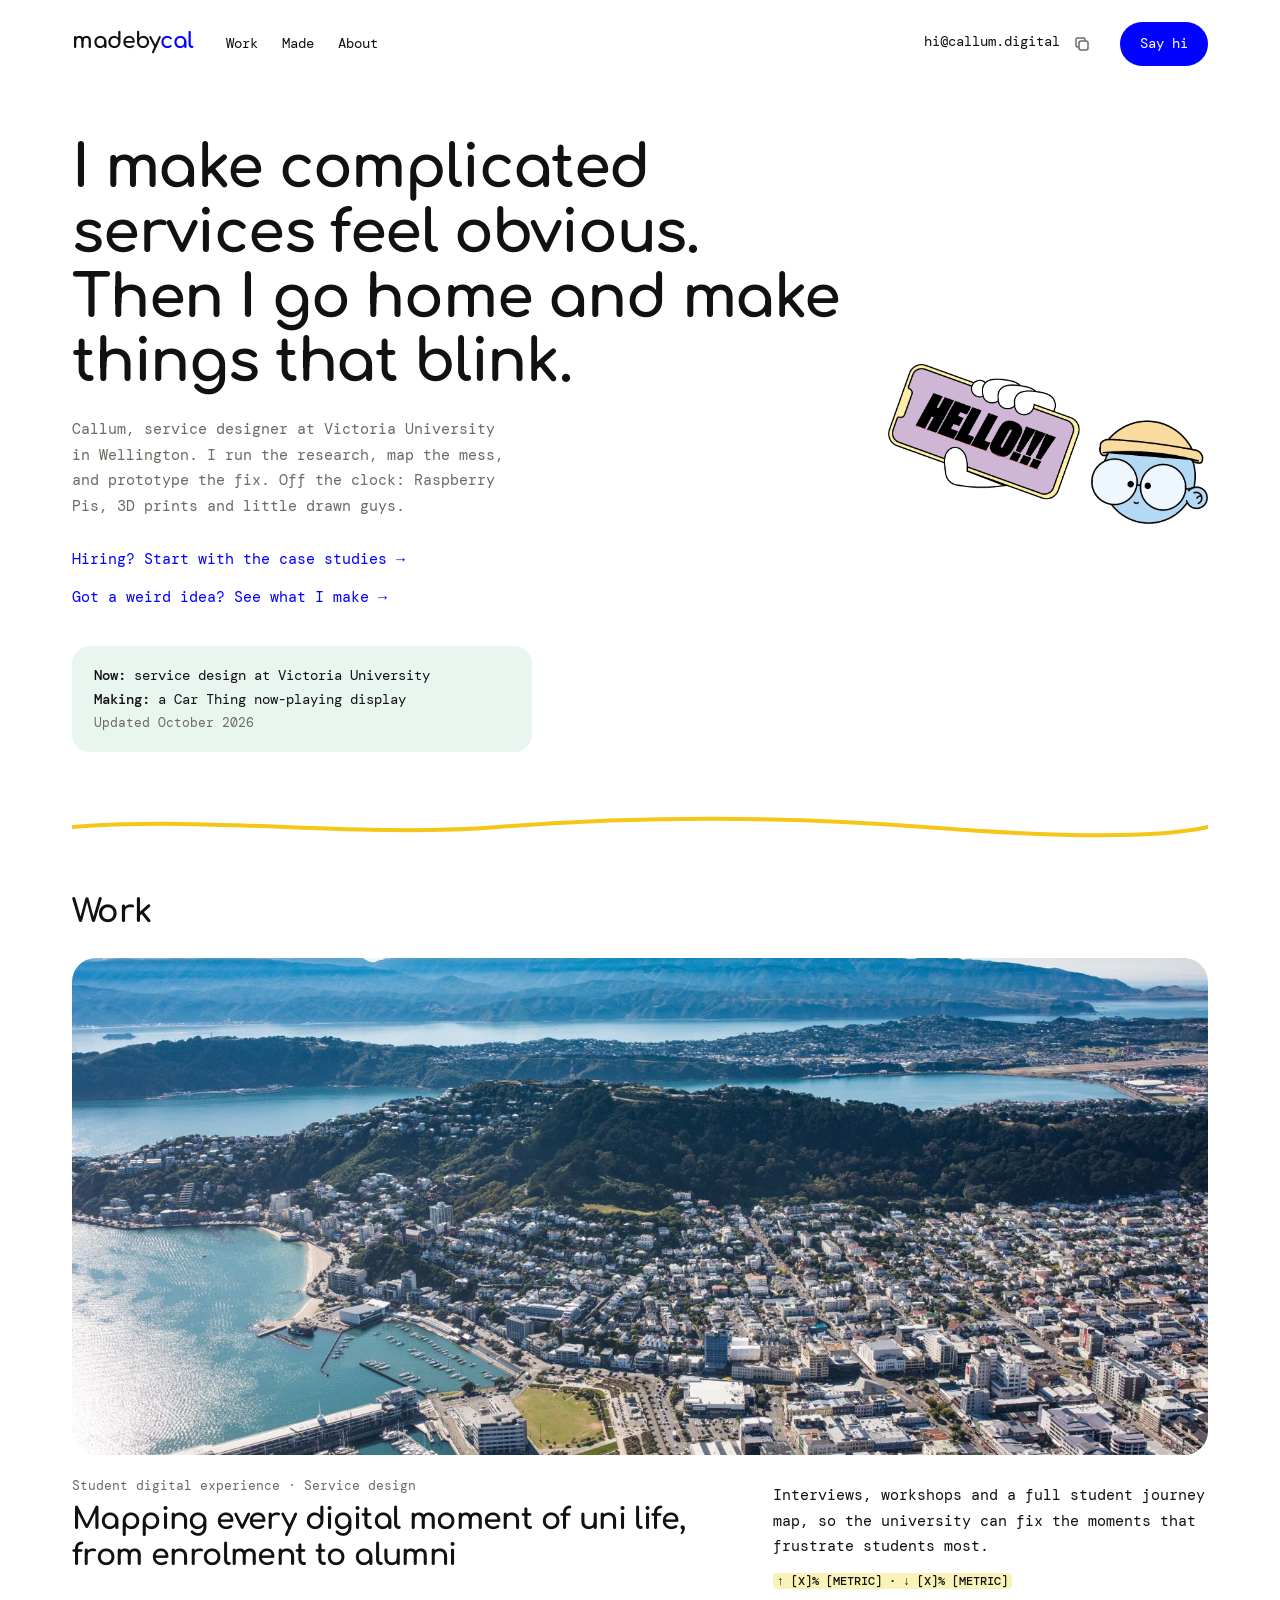
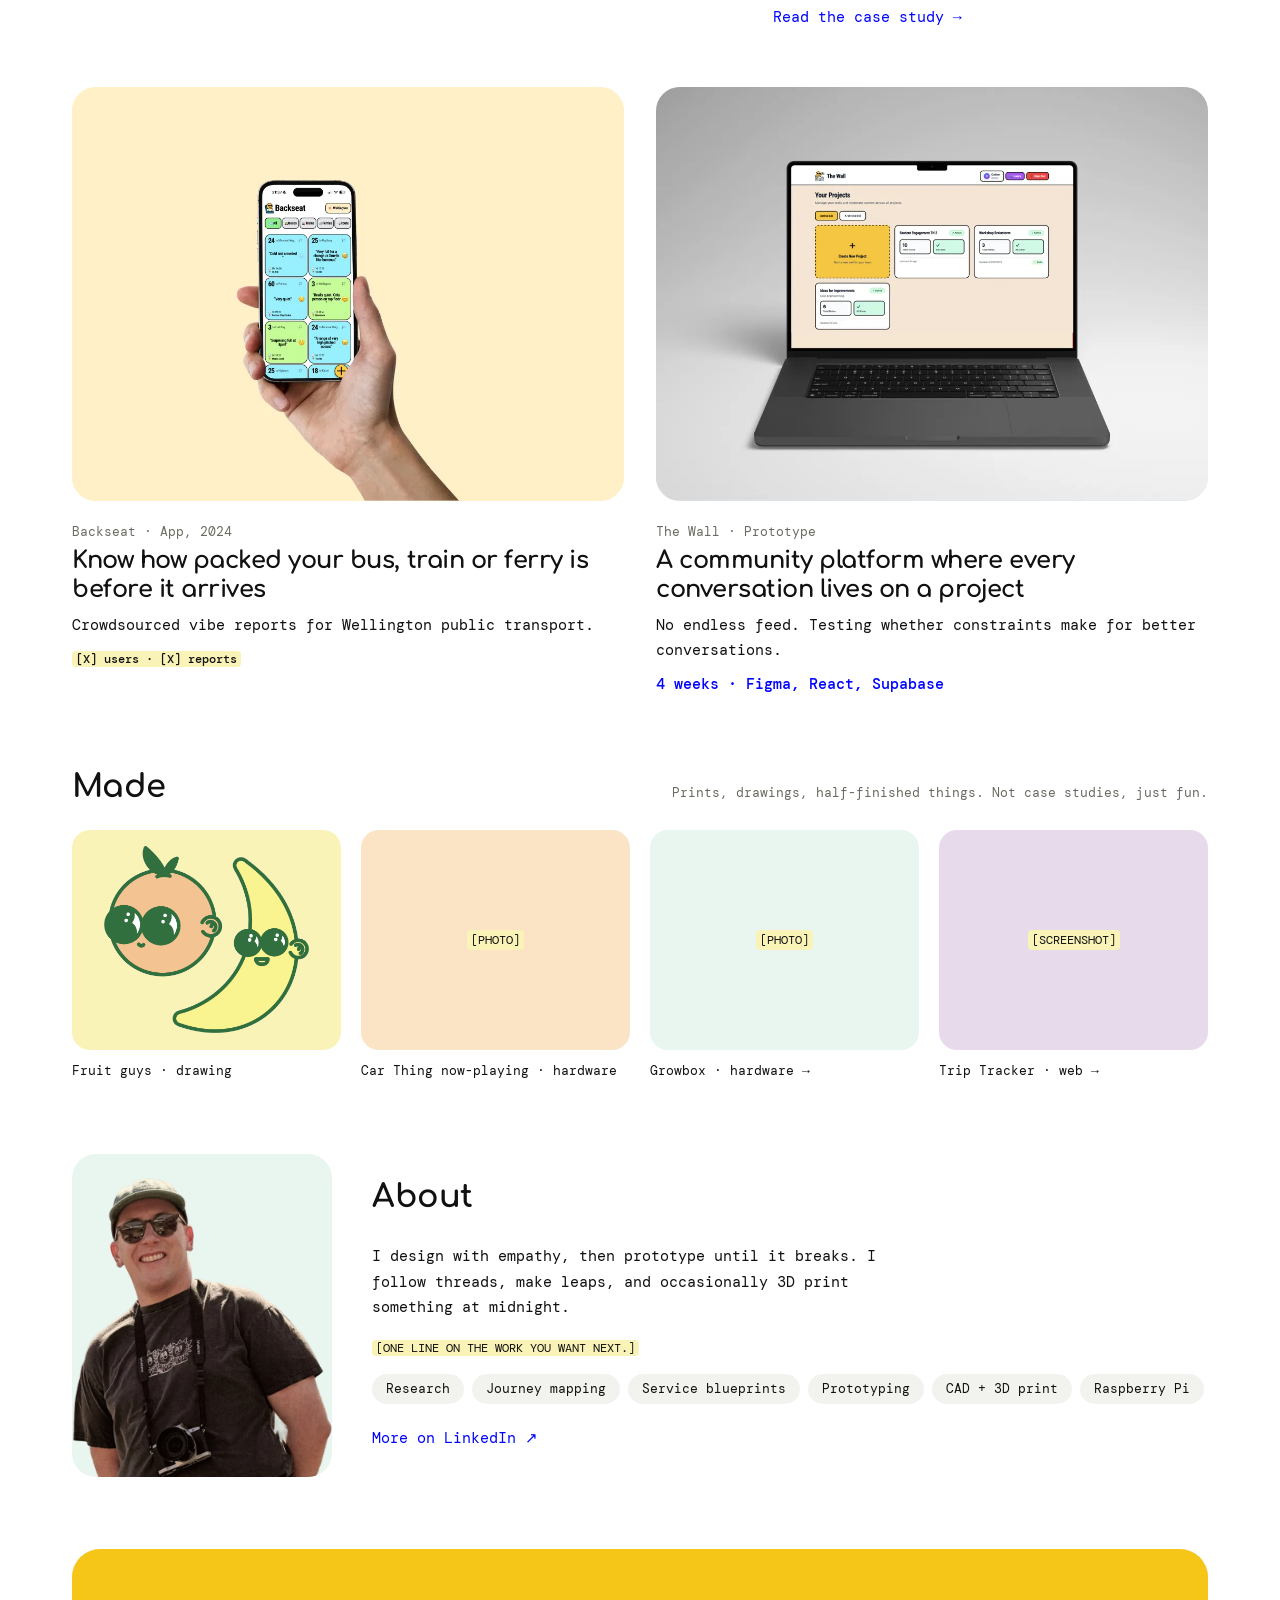
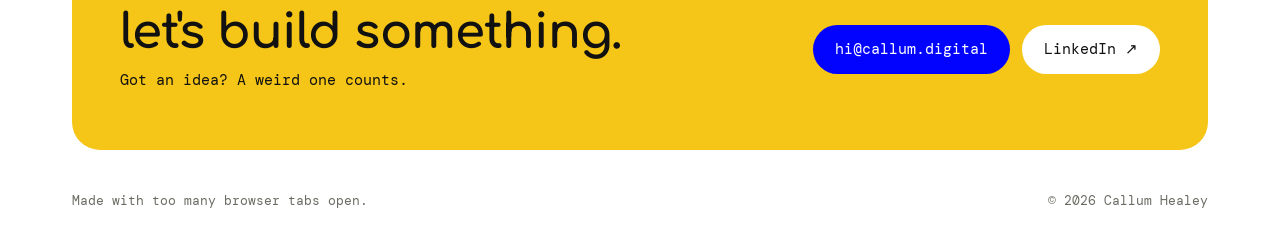
==== pre-prod/index.html @ 8acbf623 "Build new homepage in pre-prod; update DESIGN.md to the new direction Quiet white page, personality " ====
<!DOCTYPE html>
<html lang="en">
<head>
  <meta charset="UTF-8">
  <meta name="viewport" content="width=device-width, initial-scale=1.0">
  <meta name="robots" content="noindex">
  <title>madebycal · pre-prod</title>
  <meta name="description" content="Callum Healey, service designer and maker in Wellington.">
  <link rel="preconnect" href="https://fonts.googleapis.com">
  <link rel="preconnect" href="https://fonts.gstatic.com" crossorigin>
  <link href="https://fonts.googleapis.com/css2?family=Comfortaa:wght@700&family=DM+Mono:wght@400;500&display=swap" rel="stylesheet">
  <link rel="stylesheet" href="style.css">
</head>
<body>

<header class="site-header wrap">
  <div class="header-left">
    <a href="./" class="logo">madeby<span>cal</span></a>
    <nav aria-label="Primary" class="nav">
      <a href="#work" class="link">Work</a>
      <a href="#made" class="link">Made</a>
      <a href="#about" class="link">About</a>
    </nav>
  </div>
  <div class="header-right">
    <span class="copy-email">
      <a href="mailto:hi@callum.digital" class="link">hi@callum.digital</a>
      <button type="button" class="copy-btn" data-copy="hi@callum.digital" aria-label="Copy email address">
        <svg aria-hidden="true" width="16" height="16" viewBox="0 0 16 16" fill="none" stroke="currentColor" stroke-width="1.5"><rect x="5" y="5" width="9" height="9" rx="2"/><path d="M11 5V3.5A1.5 1.5 0 0 0 9.5 2h-6A1.5 1.5 0 0 0 2 3.5v6A1.5 1.5 0 0 0 3.5 11H5"/></svg>
      </button>
      <span class="copied" role="status" aria-live="polite"></span>
    </span>
    <a href="#hi" class="btn btn-blue">Say hi</a>
  </div>
</header>

<main>

  <section class="hero wrap">
    <div class="hero-text">
      <h1>I make complicated services feel obvious. Then I go home and make things that blink.</h1>
      <p class="muted">Callum, service designer at Victoria University in Wellington. I run the research, map the mess, and prototype the fix. Off the clock: Raspberry Pis, 3D prints and little drawn guys.</p>
      <div class="doors">
        <a href="#work" class="link link-blue">Hiring? Start with the case studies <span class="arrow" aria-hidden="true">→</span></a>
        <a href="#made" class="link link-blue">Got a weird idea? See what I make <span class="arrow" aria-hidden="true">→</span></a>
      </div>
      <aside class="now" aria-label="What I'm up to now">
        <p><strong>Now:</strong> service design at Victoria University</p>
        <p><strong>Making:</strong> a Car Thing now-playing display</p>
        <p class="small muted">Updated October 2026</p>
      </aside>
    </div>
    <img class="hero-art" src="assets/hello.png" width="1009" height="502" alt="Drawing of a round blue character in glasses and a beanie, holding up a phone that says HELLO!!!">
  </section>

  <div class="wrap squiggle" aria-hidden="true">
    <svg viewBox="0 0 1200 30" preserveAspectRatio="none"><path d="M0 15 C150 0 300 30 450 15 S750 0 900 15 S1150 30 1200 15"/></svg>
  </div>

  <section id="work" class="wrap section" aria-labelledby="work-h">
    <h2 id="work-h">Work</h2>

    <a href="../student-experience.html" class="card card-feature">
      <div class="card-media bg-lilac">
        <img src="assets/vuw-aerial.jpg" width="1600" height="1068" alt="Aerial photo of Wellington, home of Victoria University" loading="lazy">
      </div>
      <div class="card-body split">
        <div>
          <p class="meta">Student digital experience · Service design</p>
          <h3>Mapping every digital moment of uni life, from enrolment to alumni</h3>
        </div>
        <div>
          <p>Interviews, workshops and a full student journey map, so the university can fix the moments that frustrate students most.</p>
          <p class="stat"><span class="todo">↑ [X]% [METRIC] · ↓ [X]% [METRIC]</span></p>
          <span class="link-blue cta">Read the case study <span class="arrow" aria-hidden="true">→</span></span>
        </div>
      </div>
    </a>

    <div class="row">
      <a href="../backseat.html" class="card">
        <div class="card-media bg-butter">
          <img src="assets/backseat.webp" width="1046" height="786" alt="Hand holding a phone showing the Backseat app: colourful cards with live reports from Wellington buses and trains" loading="lazy">
        </div>
        <div class="card-body">
          <p class="meta">Backseat · App, 2024</p>
          <h3>Know how packed your bus, train or ferry is before it arrives</h3>
          <p>Crowdsourced vibe reports for Wellington public transport.</p>
          <p class="stat"><span class="todo">[X] users · [X] reports</span></p>
        </div>
      </a>
      <a href="../the-wall.html" class="card">
        <div class="card-media bg-sky">
          <img src="assets/the-wall.webp" width="1200" height="801" alt="Laptop showing The Wall: a project dashboard with cards for each wall" loading="lazy">
        </div>
        <div class="card-body">
          <p class="meta">The Wall · Prototype</p>
          <h3>A community platform where every conversation lives on a project</h3>
          <p>No endless feed. Testing whether constraints make for better conversations.</p>
          <p class="stat">4 weeks · Figma, React, Supabase</p>
        </div>
      </a>
    </div>
  </section>

  <section id="made" class="wrap section" aria-labelledby="made-h">
    <div class="section-head">
      <h2 id="made-h">Made</h2>
      <p class="muted small">Prints, drawings, half-finished things. Not case studies, just fun.</p>
    </div>
    <div class="tiles">
      <figure class="tile">
        <div class="tile-media bg-lemon"><img src="assets/fruit.png" width="778" height="713" alt="Drawing of two fruit characters with big glossy eyes: a round peach one with a leaf, and a smiling banana" loading="lazy" class="contain"></div>
        <figcaption>Fruit guys · drawing</figcaption>
      </figure>
      <figure class="tile">
        <div class="tile-media bg-peach"><span class="todo">[PHOTO]</span></div>
        <figcaption>Car Thing now-playing · hardware</figcaption>
      </figure>
      <a href="../growbox/" class="tile card">
        <div class="tile-media card-media bg-mint"><span class="todo">[PHOTO]</span></div>
        <span class="tile-cap">Growbox · hardware <span class="arrow" aria-hidden="true">→</span></span>
      </a>
      <a href="../trip-tracker/" class="tile card">
        <div class="tile-media card-media bg-lilac"><span class="todo">[SCREENSHOT]</span></div>
        <span class="tile-cap">Trip Tracker · web <span class="arrow" aria-hidden="true">→</span></span>
      </a>
    </div>
  </section>

  <section id="about" class="wrap section about" aria-labelledby="about-h">
    <div class="about-photo bg-mint">
      <img src="assets/callum.webp" width="652" height="749" alt="Callum in a green cap and sunglasses, grinning, with a camera round his neck" loading="lazy">
    </div>
    <div class="about-text">
      <h2 id="about-h">About</h2>
      <p>I design with empathy, then prototype until it breaks. I follow threads, make leaps, and occasionally 3D print something at midnight.</p>
      <p class="muted"><span class="todo">[ONE LINE ON THE WORK YOU WANT NEXT.]</span></p>
      <ul class="pills" aria-label="Things I do">
        <li>Research</li>
        <li>Journey mapping</li>
        <li>Service blueprints</li>
        <li>Prototyping</li>
        <li>CAD + 3D print</li>
        <li>Raspberry Pi</li>
      </ul>
      <a href="https://linkedin.com/in/callumhealey" class="link link-blue">More on LinkedIn <span class="arrow" aria-hidden="true">↗</span></a>
    </div>
  </section>

  <section id="hi" class="wrap" aria-labelledby="hi-h">
    <div class="contact">
      <div>
        <h2 id="hi-h">let's build something.</h2>
        <p>Got an idea? A weird one counts.</p>
      </div>
      <div class="contact-actions">
        <a href="mailto:hi@callum.digital" class="btn btn-blue">hi@callum.digital</a>
        <a href="https://linkedin.com/in/callumhealey" class="btn btn-white">LinkedIn ↗</a>
      </div>
    </div>
  </section>

</main>

<footer class="wrap site-footer">
  <span>Made with too many browser tabs open.</span>
  <span>© 2026 Callum Healey</span>
</footer>

<script>
  document.querySelectorAll('.copy-btn').forEach(function (btn) {
    var status = btn.parentElement.querySelector('.copied');
    var timer;
    btn.addEventListener('click', function () {
      if (!navigator.clipboard) return;
      navigator.clipboard.writeText(btn.dataset.copy).then(function () {
        status.textContent = 'Copied!';
        status.classList.add('show');
        clearTimeout(timer);
        timer = setTimeout(function () {
          status.classList.remove('show');
          status.textContent = '';
        }, 1600);
      });
    });
  });
</script>
</body>
</html>
---- pre-prod/style.css ----
/* madebycal pre-prod: quiet page, loud drawings. See /DESIGN.md */

:root {
  --white:   #FFFFFF;
  --ink:     #111111;
  --muted:   #6B6B63;
  --blue:    #0103FF;
  --mustard: #F5C518;
  --soft:    #F2F2EE;

  /* pastels, pulled from the drawings */
  --lilac:  #E7DAEA;
  --sky:    #D6E9F7;
  --butter: #FFF0C8;
  --peach:  #FBE3C6;
  --lemon:  #FAF3B8;
  --mint:   #E9F5EF;

  --font-display: 'Comfortaa', system-ui, sans-serif;
  --font-body: 'DM Mono', ui-monospace, monospace;

  --wrap: 1200px;
  --gut: 2rem;
  --ease: cubic-bezier(.2, .8, .2, 1);

  --squiggle: url("data:image/svg+xml,%3Csvg xmlns='http://www.w3.org/2000/svg' width='16' height='6' viewBox='0 0 16 6'%3E%3Cpath d='M0 3 C4 0 4 0 8 3 S12 6 16 3' fill='none' stroke='%230103FF' stroke-width='1.6'/%3E%3C/svg%3E");
}

* { margin: 0; padding: 0; box-sizing: border-box; }
html { scroll-behavior: smooth; }
body {
  font-family: var(--font-body);
  font-size: 15px;
  line-height: 1.7;
  color: var(--ink);
  background: var(--white);
  -webkit-font-smoothing: antialiased;
  overflow-x: hidden;
}
img { max-width: 100%; height: auto; display: block; }
a { color: inherit; text-decoration: none; }
ul { list-style: none; }

h1, h2, h3, .logo {
  font-family: var(--font-display);
  font-weight: 700;
  letter-spacing: -0.02em;
  line-height: 1.15;
}
h2 { font-size: 32px; margin-bottom: 28px; }
h3 { font-size: 24px; line-height: 1.2; }

.wrap { max-width: var(--wrap); margin: 0 auto; padding-left: var(--gut); padding-right: var(--gut); }
.muted { color: var(--muted); }
.small { font-size: 13px; }

/* Placeholder content still to fill. Remove the class when it's real. */
.todo { background: var(--lemon); padding: 0 4px; border-radius: 4px; color: var(--ink); font-size: 12px; }

/* bg helpers */
.bg-lilac  { background: var(--lilac); }
.bg-sky    { background: var(--sky); }
.bg-butter { background: var(--butter); }
.bg-peach  { background: var(--peach); }
.bg-lemon  { background: var(--lemon); }
.bg-mint   { background: var(--mint); }

/* ---------- Links: squiggle underline on hover ---------- */
.link { position: relative; padding-bottom: 4px; transition: color .2s; }
.link::after {
  content: ""; position: absolute; left: 0; bottom: -2px;
  width: 0; height: 6px;
  background: var(--squiggle) repeat-x 0 0 / 16px 6px;
  transition: width .3s var(--ease);
}
.link:hover, .link:focus-visible { color: var(--blue); }
.link:hover::after, .link:focus-visible::after { width: 100%; }
.link-blue { color: var(--blue); }
.arrow { display: inline-block; transition: transform .25s var(--ease); }
.link:hover .arrow, .link:focus-visible .arrow { transform: translateX(4px); }

:focus-visible { outline: 3px solid var(--blue); outline-offset: 3px; border-radius: 6px; }

/* ---------- Buttons ---------- */
.btn {
  display: inline-block;
  padding: 12px 22px;
  border-radius: 999px;
  transition: transform .2s var(--ease), background .2s;
}
.btn-blue { background: var(--blue); color: var(--white); }
.btn-blue:hover { background: var(--ink); }
.btn-white { background: var(--white); }
.btn-white:hover { background: var(--ink); color: var(--white); }

/* ---------- Header ---------- */
.site-header {
  display: flex; flex-wrap: wrap; align-items: center; justify-content: space-between;
  gap: 16px 32px; padding-top: 22px; padding-bottom: 22px;
}
.header-left { display: flex; flex-wrap: wrap; align-items: baseline; gap: 32px; }
.logo { font-size: 22px; }
.logo span { color: var(--blue); }
.nav { display: flex; flex-wrap: wrap; gap: 24px; font-size: 14px; }
.header-right { display: flex; flex-wrap: wrap; align-items: center; gap: 16px; font-size: 14px; }
.header-right .btn { padding: 10px 20px; }

.copy-email { position: relative; display: inline-flex; align-items: center; }
.copy-btn {
  display: inline-flex; align-items: center; justify-content: center;
  width: 44px; height: 44px; border: 0; background: none; cursor: pointer;
  color: var(--muted); border-radius: 50%;
  transition: color .2s, background .2s;
}
.copy-btn:hover { color: var(--blue); background: var(--soft); }
.copied {
  position: absolute; left: 50%; top: 100%;
  transform: translate(-50%, -4px);
  padding: 4px 10px; border-radius: 999px;
  background: var(--ink); color: var(--white); font-size: 12px; white-space: nowrap;
  opacity: 0; pointer-events: none;
  transition: opacity .2s, transform .2s var(--ease);
}
.copied.show { opacity: 1; transform: translate(-50%, 4px); }

/* ---------- Hero ---------- */
.hero {
  display: flex; flex-wrap: wrap; align-items: center; gap: 40px;
  padding-top: 48px; padding-bottom: 40px;
}
.hero-text { flex: 999 1 520px; min-width: 0; }
.hero h1 { font-size: clamp(2.2rem, 4.6vw, 3.9rem); line-height: 1.1; margin-bottom: 22px; }
.hero-text > p { max-width: 48ch; margin-bottom: 28px; }
.doors { display: flex; flex-direction: column; align-items: flex-start; gap: 8px; margin-bottom: 32px; }
.now {
  max-width: 460px; padding: 18px 22px; border-radius: 18px;
  background: var(--mint); font-size: 14px;
}
.now strong { font-weight: 500; }
.hero-art { flex: 1 1 320px; min-width: 0; width: 100%; max-width: 460px; }

.squiggle { padding-top: 24px; padding-bottom: 56px; }
.squiggle svg { display: block; width: 100%; height: 22px; }
.squiggle path { fill: none; stroke: var(--mustard); stroke-width: 4; stroke-linecap: round; vector-effect: non-scaling-stroke; }

/* ---------- Sections ---------- */
.section { padding-bottom: 72px; }
.section-head { display: flex; flex-wrap: wrap; align-items: baseline; justify-content: space-between; gap: 8px 24px; margin-bottom: 24px; }
.section-head h2 { margin-bottom: 0; }

/* ---------- Cards: lift on hover ---------- */
.card { display: block; }
.card-media {
  border-radius: 24px; overflow: hidden;
  transition: transform .35s var(--ease);
}
.card-media img { width: 100%; height: 100%; object-fit: cover; transition: transform .5s var(--ease); }
.card:hover .card-media, .card:focus-visible .card-media { transform: translateY(-6px); }
.card:hover .card-media img, .card:focus-visible .card-media img { transform: scale(1.03); }
.card:hover .arrow, .card:focus-visible .arrow { transform: translateX(4px); }
.card:hover h3, .card:focus-visible h3 { color: var(--blue); }
.card h3 { transition: color .2s; }

.card-feature { margin-bottom: 56px; }
.card-feature .card-media { aspect-ratio: 16 / 7; }
.card-body { padding-top: 20px; }
.card-body p { margin-top: 8px; }
.meta { font-size: 13px; color: var(--muted); margin: 0 0 4px !important; }
.stat { color: var(--blue); font-weight: 500; }
.cta { display: inline-block; margin-top: 12px; }

.split { display: flex; flex-wrap: wrap; gap: 8px 48px; }
.split > div:first-child { flex: 3 1 420px; min-width: 0; }
.split > div:last-child { flex: 2 1 280px; min-width: 0; }
.card-feature h3 { font-size: 30px; }

.row { display: flex; flex-wrap: wrap; gap: 48px 32px; }
.row > .card { flex: 1 1 360px; min-width: 0; }
.row .card-media { aspect-ratio: 4 / 3; }

/* ---------- Made ---------- */
.tiles { display: flex; flex-wrap: wrap; gap: 20px; }
.tile { flex: 1 1 220px; min-width: 0; }
.tile-media {
  height: 220px; border-radius: 18px; overflow: hidden;
  display: flex; align-items: center; justify-content: center;
}
.tile-media img.contain { width: auto; height: 85%; object-fit: contain; }
.tile figcaption, .tile-cap { display: block; padding-top: 10px; font-size: 13px; }

/* ---------- About ---------- */
.about { display: flex; flex-wrap: wrap; align-items: center; gap: 40px; }
.about-photo {
  flex: 1 1 260px; max-width: 340px; border-radius: 24px; overflow: hidden;
  display: flex; align-items: flex-end; justify-content: center; padding-top: 24px;
}
.about-text { flex: 999 1 420px; min-width: 0; }
.about-text p { max-width: 58ch; margin-bottom: 14px; }
.pills { display: flex; flex-wrap: wrap; gap: 8px; margin: 6px 0 22px; }
.pills li { font-size: 13px; padding: 4px 14px; border-radius: 999px; background: var(--soft); }

/* ---------- Contact ---------- */
.contact {
  display: flex; flex-wrap: wrap; align-items: center; justify-content: space-between; gap: 24px;
  padding: 56px 48px; border-radius: 28px; background: var(--mustard);
}
.contact h2 { font-size: clamp(2rem, 4vw, 3rem); margin-bottom: 8px; }
.contact-actions { display: flex; flex-wrap: wrap; gap: 12px; }

.site-footer {
  display: flex; flex-wrap: wrap; justify-content: space-between; gap: 12px;
  padding-top: 40px; padding-bottom: 40px; font-size: 13px; color: var(--muted);
}

/* ---------- Small screens ---------- */
@media (max-width: 860px) {
  :root { --gut: 1rem; }
  .hero { padding-top: 24px; }
  .hero-art { max-width: 340px; }
  .card-feature .card-media { aspect-ratio: 4 / 3; }
  .card-feature h3 { font-size: 24px; }
  .contact { padding: 36px 24px; }
  .tile { flex-basis: 140px; }
  .tile-media { height: 160px; }
}

@media (prefers-reduced-motion: reduce) {
  html { scroll-behavior: auto; }
  *, *::before, *::after { transition: none !important; }
  .card:hover .card-media, .card:hover .card-media img,
  .card:focus-visible .card-media, .card:focus-visible .card-media img,
  .link:hover .arrow, .card:hover .arrow { transform: none; }
}
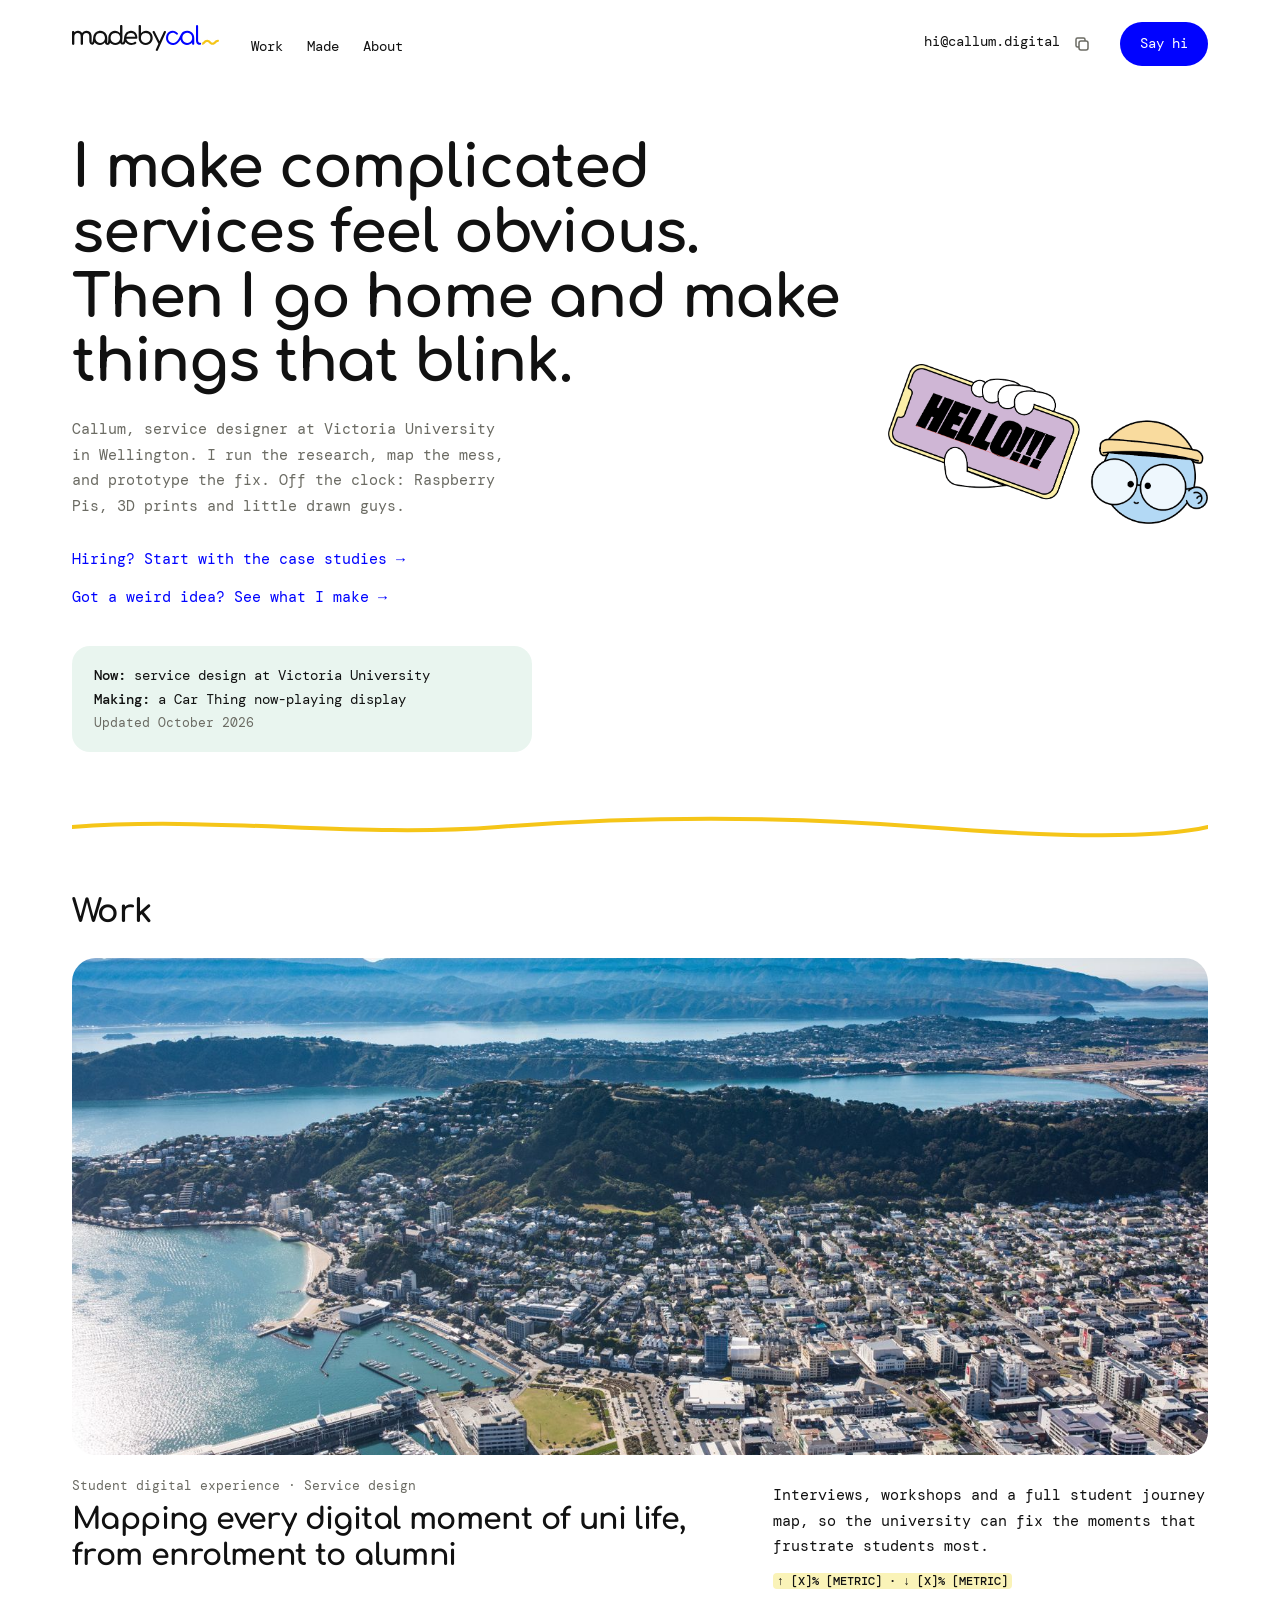
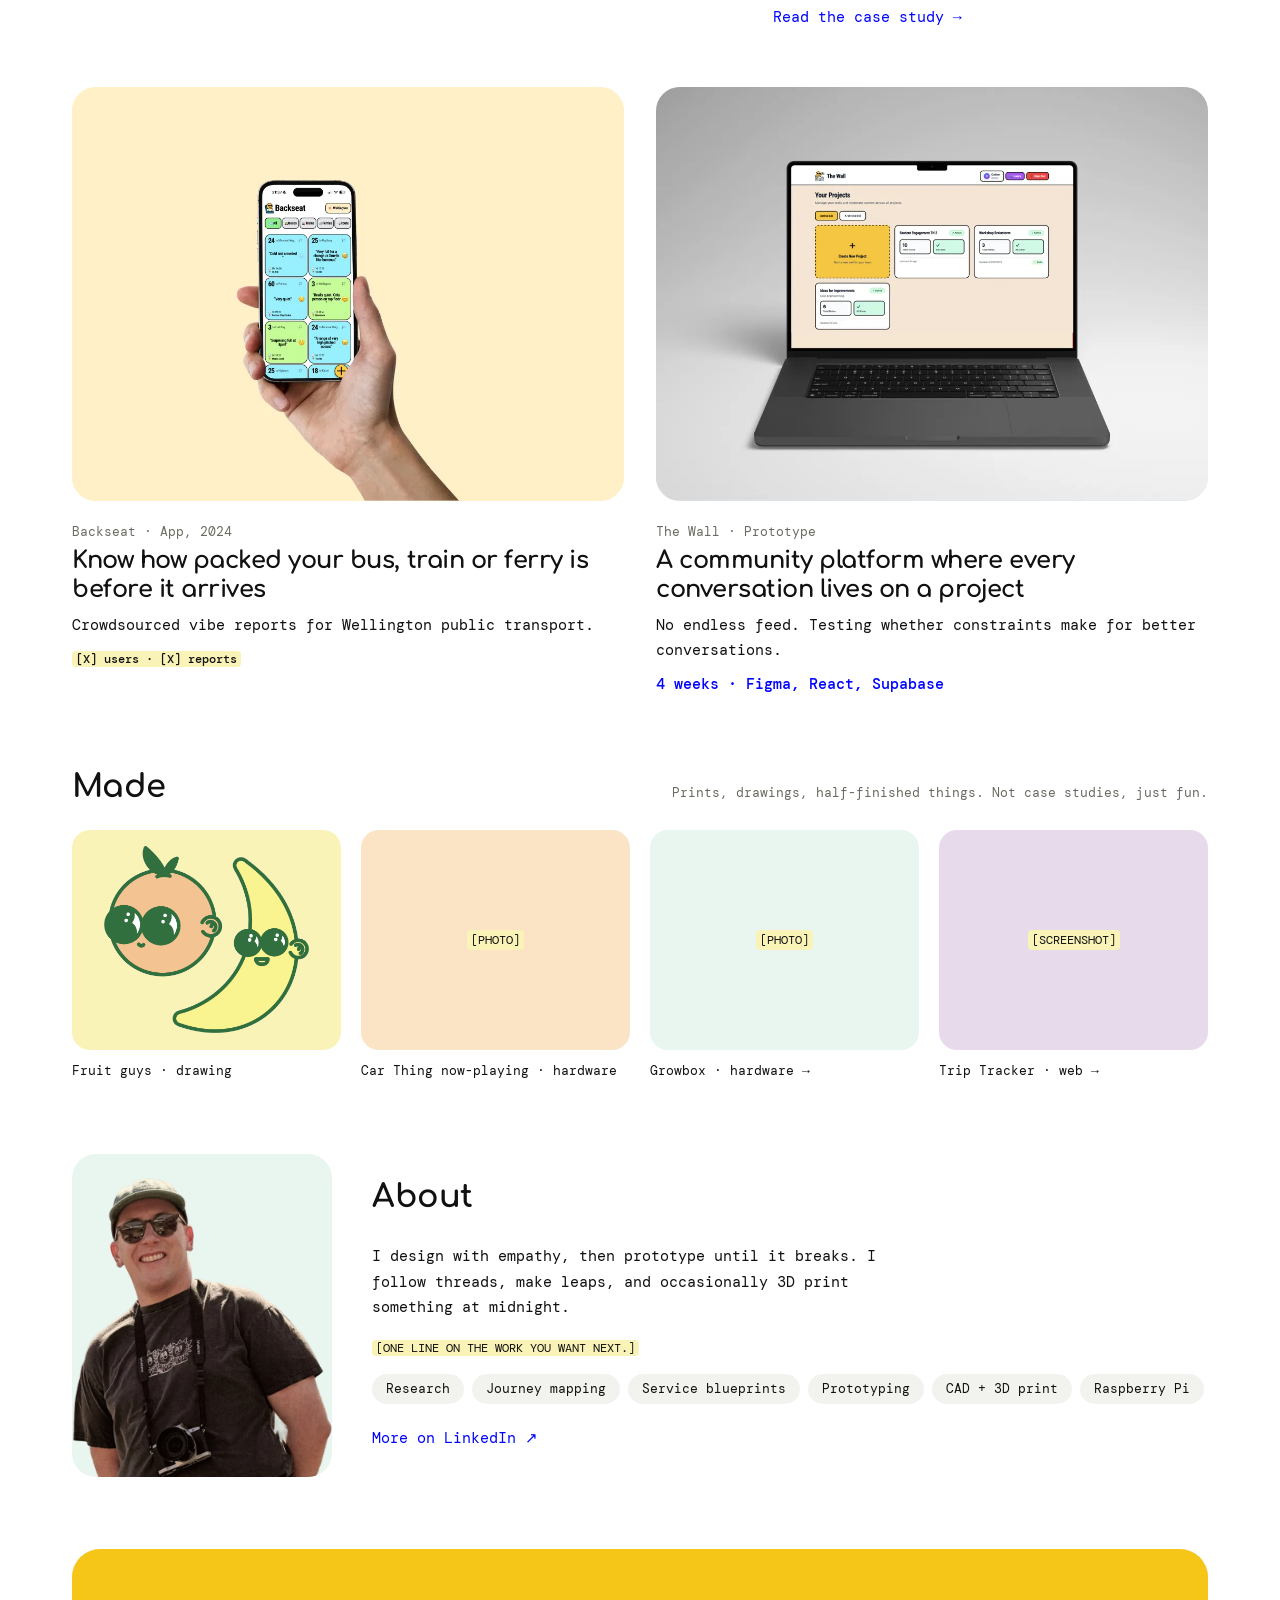
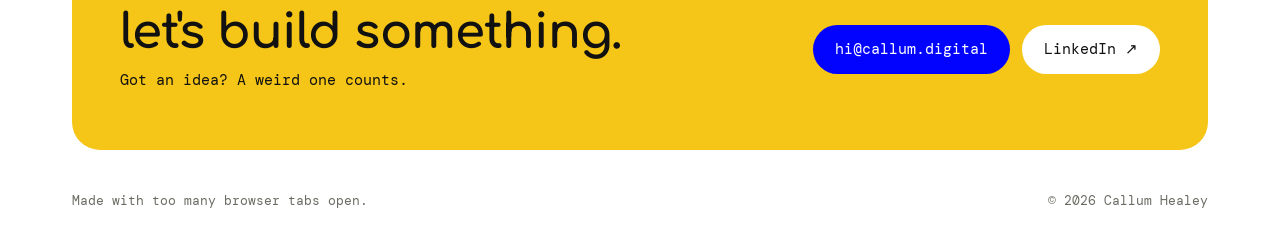
==== commit 87062b4e: "pre-prod: case study template for Student Experience, Backseat and The Wall; add madebycal logo Shar" ====
--- a/pre-prod/index.html
+++ b/pre-prod/index.html
@@ -15,7 +15,7 @@
 
 <header class="site-header wrap">
   <div class="header-left">
-    <a href="./" class="logo">madeby<span>cal</span></a>
+    <a href="./" class="logo"><img src="assets/madebycal.svg" width="170" height="30" alt="madebycal home"></a>
     <nav aria-label="Primary" class="nav">
       <a href="#work" class="link">Work</a>
       <a href="#made" class="link">Made</a>
@@ -60,7 +60,7 @@
   <section id="work" class="wrap section" aria-labelledby="work-h">
     <h2 id="work-h">Work</h2>
 
-    <a href="../student-experience.html" class="card card-feature">
+    <a href="work/student-experience.html" class="card card-feature">
       <div class="card-media bg-lilac">
         <img src="assets/vuw-aerial.jpg" width="1600" height="1068" alt="Aerial photo of Wellington, home of Victoria University" loading="lazy">
       </div>
@@ -78,7 +78,7 @@
     </a>
 
     <div class="row">
-      <a href="../backseat.html" class="card">
+      <a href="work/backseat.html" class="card">
         <div class="card-media bg-butter">
           <img src="assets/backseat.webp" width="1046" height="786" alt="Hand holding a phone showing the Backseat app: colourful cards with live reports from Wellington buses and trains" loading="lazy">
         </div>
@@ -89,7 +89,7 @@
           <p class="stat"><span class="todo">[X] users · [X] reports</span></p>
         </div>
       </a>
-      <a href="../the-wall.html" class="card">
+      <a href="work/the-wall.html" class="card">
         <div class="card-media bg-sky">
           <img src="assets/the-wall.webp" width="1200" height="801" alt="Laptop showing The Wall: a project dashboard with cards for each wall" loading="lazy">
         </div>
--- a/pre-prod/style.css
+++ b/pre-prod/style.css
@@ -231,3 +231,65 @@
   .card:focus-visible .card-media, .card:focus-visible .card-media img,
   .link:hover .arrow, .card:hover .arrow { transform: none; }
 }
+
+/* ---------- Logo ---------- */
+.logo img { display: block; height: 26px; width: auto; }
+
+/* ---------- Case study ---------- */
+.case-top { padding-top: 32px; }
+.back { display: inline-block; margin-bottom: 28px; font-size: 14px; color: var(--muted); }
+.case-top .meta { font-size: 14px; margin-bottom: 10px !important; }
+.case-top h1 { font-size: clamp(2.2rem, 5vw, 4.2rem); line-height: 1.08; max-width: 20ch; margin-bottom: 36px; }
+.case-hero { border-radius: 24px; overflow: hidden; aspect-ratio: 16 / 8; }
+.case-hero img { width: 100%; height: 100%; object-fit: cover; }
+
+.facts {
+  display: flex; flex-wrap: wrap; gap: 20px 48px;
+  margin-top: 32px; padding: 24px 0;
+  border-top: 1px solid #E6E6E0; border-bottom: 1px solid #E6E6E0;
+}
+.facts > div { flex: 1 1 160px; }
+.facts dt { font-size: 13px; color: var(--muted); }
+
+.tldr { display: flex; flex-wrap: wrap; gap: 24px; margin-top: 40px; }
+.tldr > div { flex: 1 1 280px; min-width: 0; padding: 22px 24px; border-radius: 18px; background: var(--soft); }
+.tldr .tldr-result { background: var(--mint); }
+.tldr h2 { font-size: 18px; margin-bottom: 6px; }
+
+.case-body { padding-top: 96px; }
+.case-section { display: flex; flex-wrap: wrap; gap: 16px 64px; margin-bottom: 88px; }
+.case-section.tight { margin-bottom: 40px; }
+.case-section > h2 { flex: 1 1 240px; margin: 0; font-size: 28px; }
+.case-section > div { flex: 3 1 520px; min-width: 0; max-width: 62ch; }
+.case-section p + p { margin-top: 16px; }
+.case-section ol, .case-section ul.list { padding-left: 1.4em; display: flex; flex-direction: column; gap: 10px; margin-top: 16px; }
+.case-section ul.list { list-style: disc; }
+.case-section strong { font-weight: 500; }
+
+.figs { display: flex; flex-wrap: wrap; gap: 24px; margin-bottom: 88px; }
+.figs figure { flex: 1 1 360px; min-width: 0; }
+.fig-media {
+  height: 320px; border-radius: 24px; overflow: hidden;
+  display: flex; align-items: center; justify-content: center;
+}
+.fig-media img { width: 100%; height: 100%; object-fit: cover; }
+.fig-media img.contain { object-fit: contain; padding: 24px; }
+.figs figcaption { margin-top: 12px; font-size: 13px; }
+
+.next { padding-bottom: 56px; }
+.next .squiggle { padding: 0 0 40px; }
+.next-card { display: flex; flex-wrap: wrap; align-items: center; gap: 24px 40px; }
+.next-card .card-media { flex: 1 1 280px; max-width: 420px; aspect-ratio: 16 / 10; }
+.next-card > div:last-child { flex: 2 1 320px; min-width: 0; }
+.next-card h2 { font-size: 28px; line-height: 1.2; margin: 0 0 10px; }
+.next-card:hover h2, .next-card:focus-visible h2 { color: var(--blue); }
+.next-card h2 { transition: color .2s; }
+
+@media (max-width: 860px) {
+  .case-hero { aspect-ratio: 4 / 3; }
+  .case-body { padding-top: 64px; }
+  .case-section { margin-bottom: 56px; }
+  .fig-media { height: 240px; }
+  .facts { gap: 16px 20px; }
+  .facts > div { flex-basis: 140px; }
+}
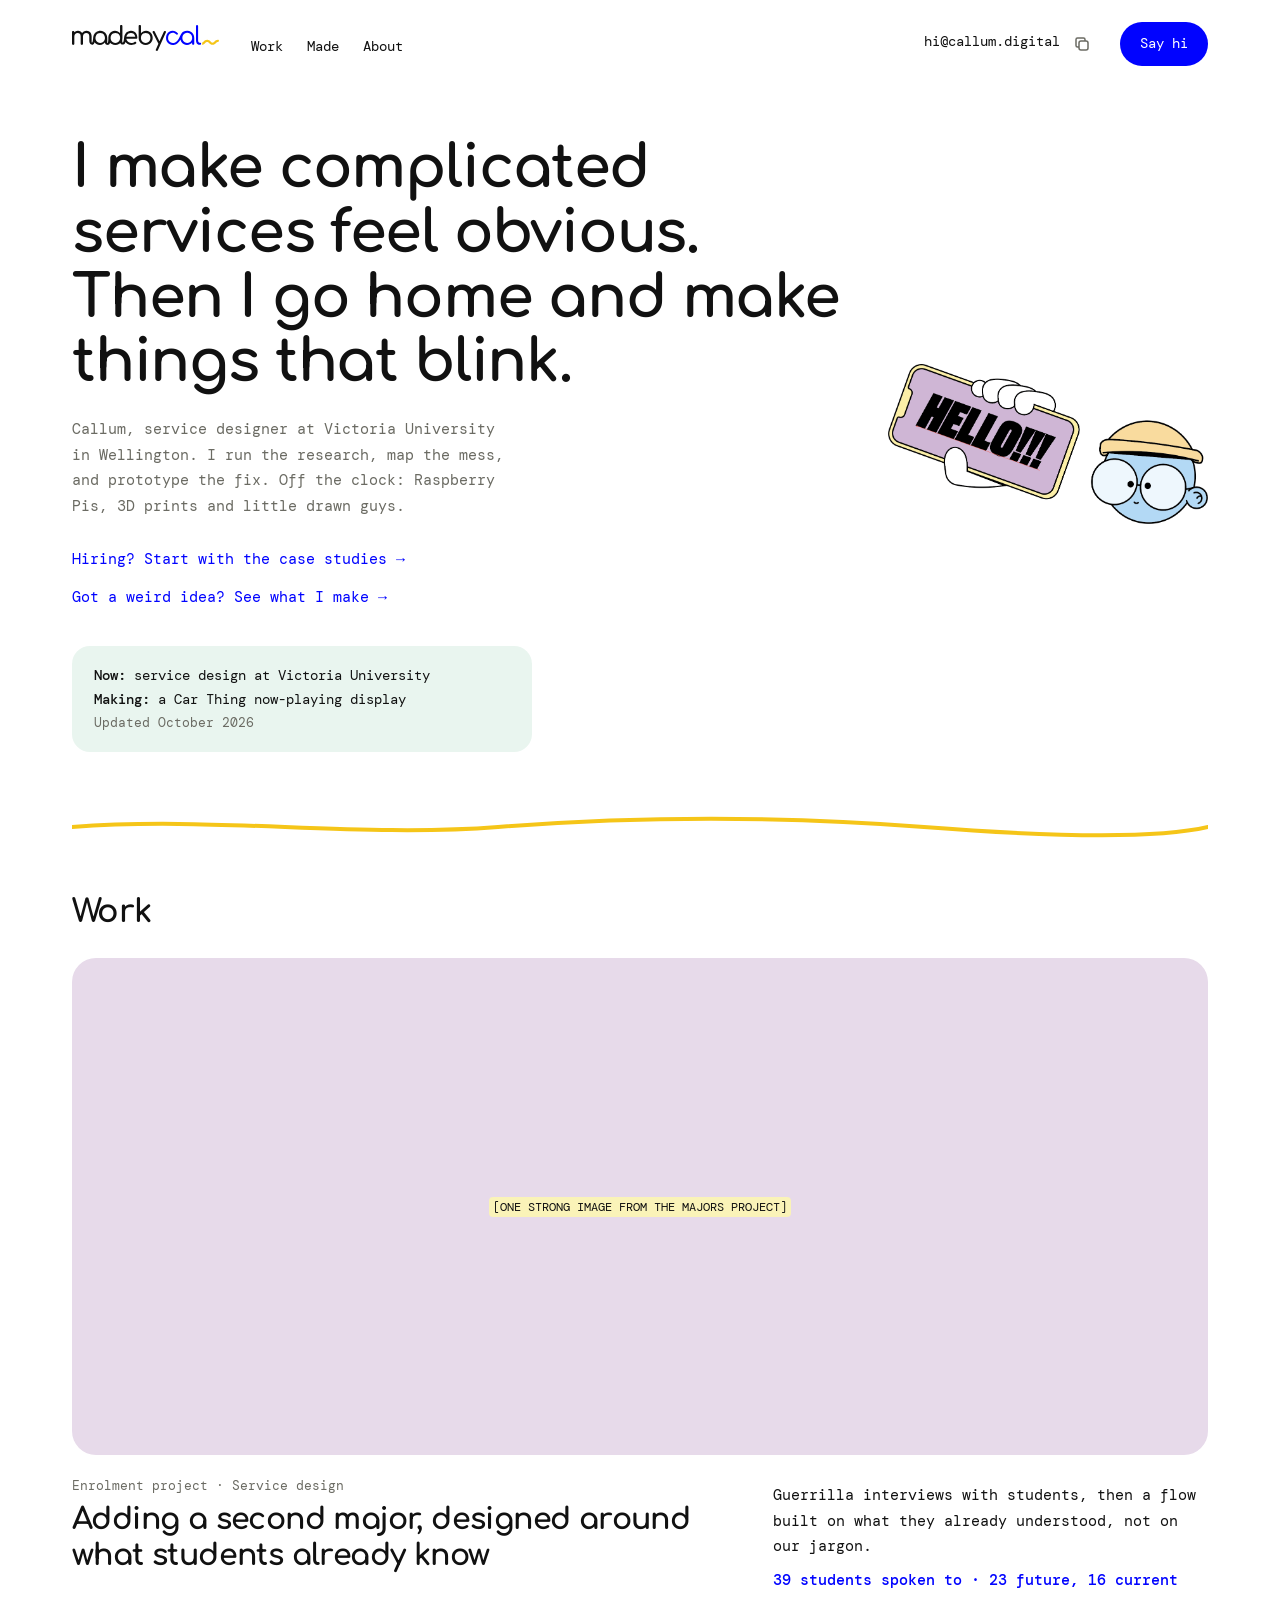
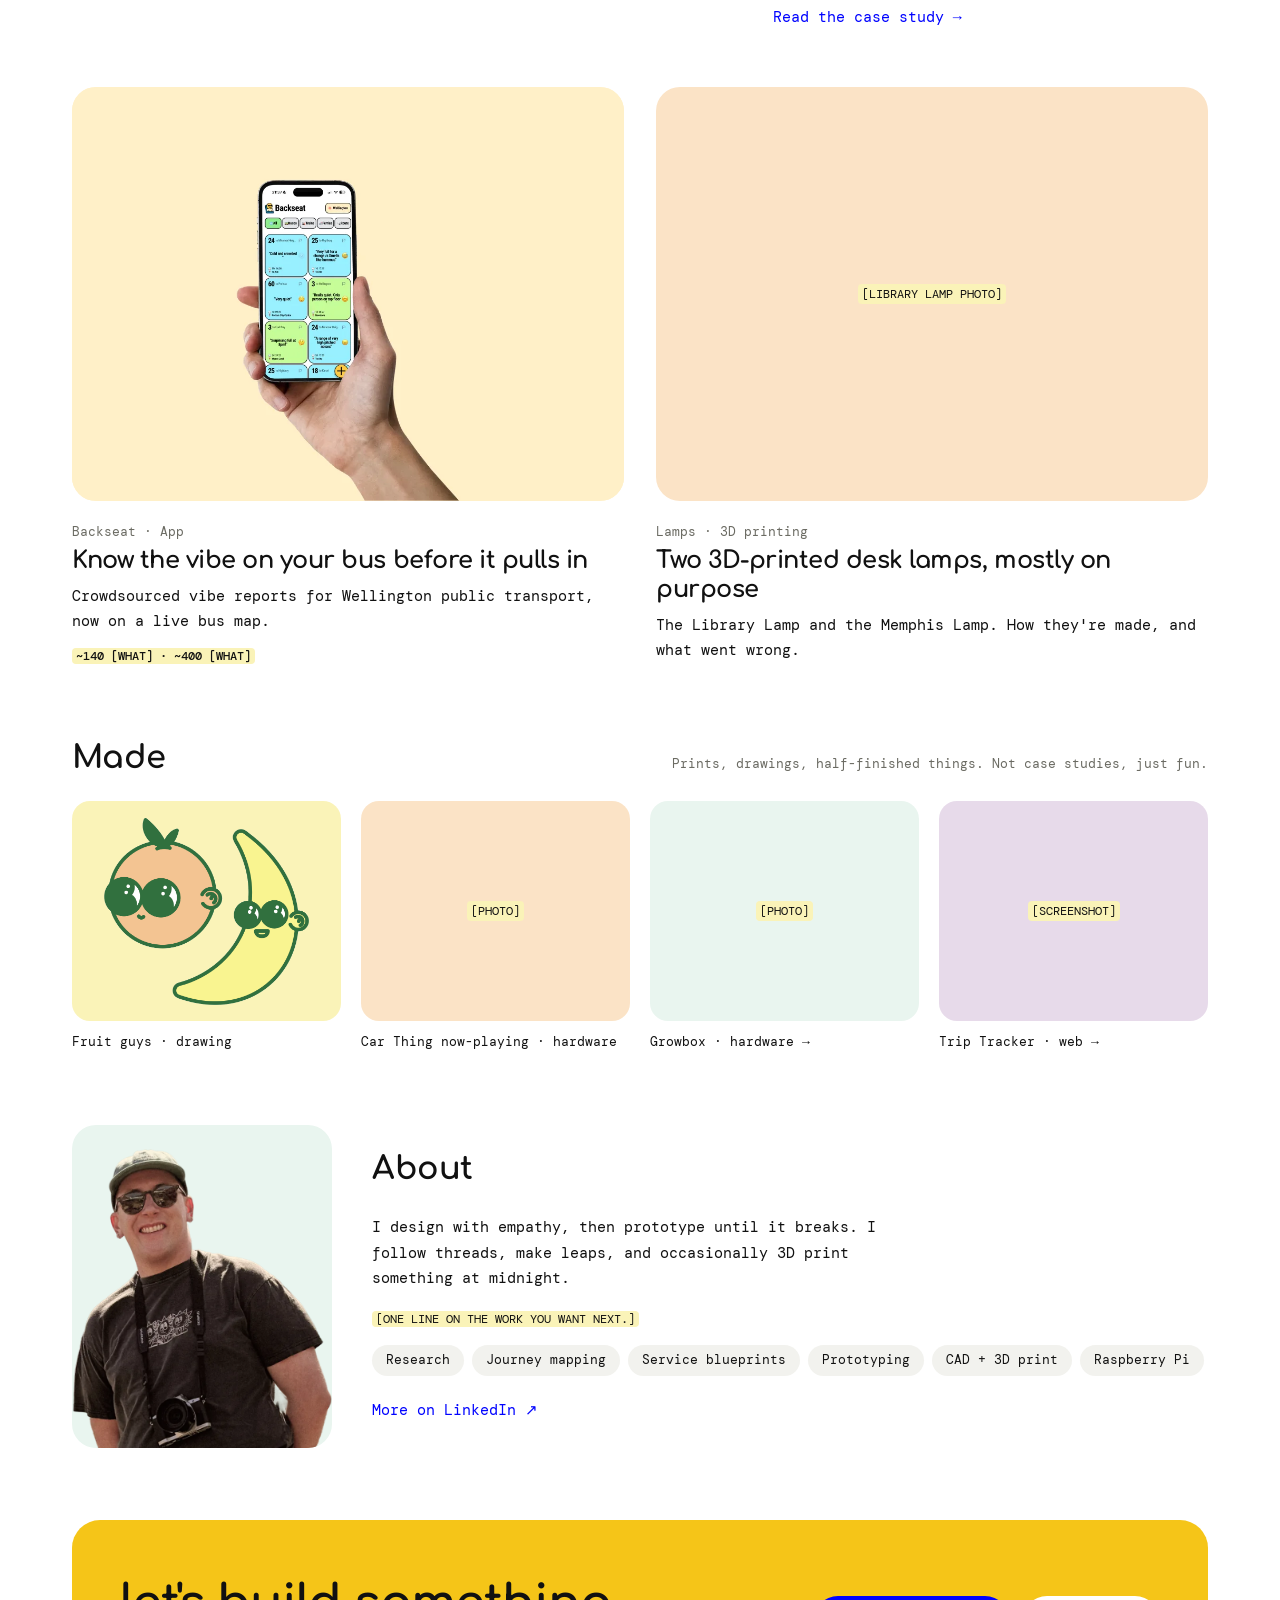
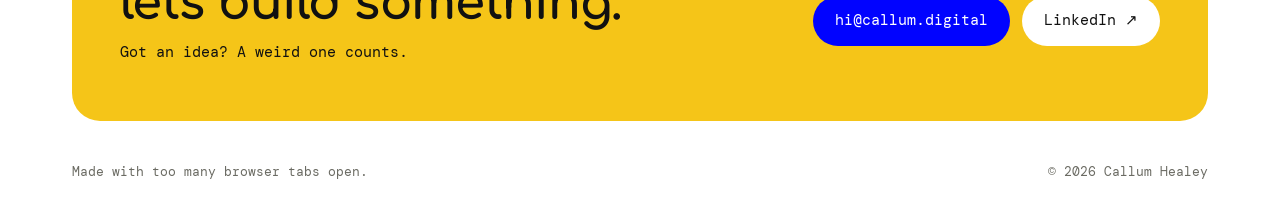
==== commit 065765e9: "pre-prod: replace case studies with Majors, Backseat v2 and Lamps Majors (lead): 39 student intercep" ====
--- a/pre-prod/index.html
+++ b/pre-prod/index.html
@@ -60,18 +60,16 @@
   <section id="work" class="wrap section" aria-labelledby="work-h">
     <h2 id="work-h">Work</h2>
 
-    <a href="work/student-experience.html" class="card card-feature">
-      <div class="card-media bg-lilac">
-        <img src="assets/vuw-aerial.jpg" width="1600" height="1068" alt="Aerial photo of Wellington, home of Victoria University" loading="lazy">
-      </div>
+    <a href="work/majors.html" class="card card-feature">
+      <div class="card-media bg-lilac ph"><span class="todo">[ONE STRONG IMAGE FROM THE MAJORS PROJECT]</span></div>
       <div class="card-body split">
         <div>
-          <p class="meta">Student digital experience · Service design</p>
-          <h3>Mapping every digital moment of uni life, from enrolment to alumni</h3>
+          <p class="meta">Enrolment project · Service design</p>
+          <h3>Adding a second major, designed around what students already know</h3>
         </div>
         <div>
-          <p>Interviews, workshops and a full student journey map, so the university can fix the moments that frustrate students most.</p>
-          <p class="stat"><span class="todo">↑ [X]% [METRIC] · ↓ [X]% [METRIC]</span></p>
+          <p>Guerrilla interviews with students, then a flow built on what they already understood, not on our jargon.</p>
+          <p class="stat">39 students spoken to · 23 future, 16 current</p>
           <span class="link-blue cta">Read the case study <span class="arrow" aria-hidden="true">→</span></span>
         </div>
       </div>
@@ -80,24 +78,21 @@
     <div class="row">
       <a href="work/backseat.html" class="card">
         <div class="card-media bg-butter">
-          <img src="assets/backseat.webp" width="1046" height="786" alt="Hand holding a phone showing the Backseat app: colourful cards with live reports from Wellington buses and trains" loading="lazy">
+          <img src="assets/backseat.webp" width="1046" height="786" alt="Hand holding a phone showing the Backseat app: colourful cards with live passenger reports" loading="lazy">
         </div>
         <div class="card-body">
-          <p class="meta">Backseat · App, 2024</p>
-          <h3>Know how packed your bus, train or ferry is before it arrives</h3>
-          <p>Crowdsourced vibe reports for Wellington public transport.</p>
-          <p class="stat"><span class="todo">[X] users · [X] reports</span></p>
+          <p class="meta">Backseat · App</p>
+          <h3>Know the vibe on your bus before it pulls in</h3>
+          <p>Crowdsourced vibe reports for Wellington public transport, now on a live bus map.</p>
+          <p class="stat"><span class="todo">~140 [WHAT] · ~400 [WHAT]</span></p>
         </div>
       </a>
-      <a href="work/the-wall.html" class="card">
-        <div class="card-media bg-sky">
-          <img src="assets/the-wall.webp" width="1200" height="801" alt="Laptop showing The Wall: a project dashboard with cards for each wall" loading="lazy">
-        </div>
+      <a href="work/lamps.html" class="card">
+        <div class="card-media bg-peach ph"><span class="todo">[LIBRARY LAMP PHOTO]</span></div>
         <div class="card-body">
-          <p class="meta">The Wall · Prototype</p>
-          <h3>A community platform where every conversation lives on a project</h3>
-          <p>No endless feed. Testing whether constraints make for better conversations.</p>
-          <p class="stat">4 weeks · Figma, React, Supabase</p>
+          <p class="meta">Lamps · 3D printing</p>
+          <h3>Two 3D-printed desk lamps, mostly on purpose</h3>
+          <p>The Library Lamp and the Memphis Lamp. How they're made, and what went wrong.</p>
         </div>
       </a>
     </div>
--- a/pre-prod/style.css
+++ b/pre-prod/style.css
@@ -293,3 +293,89 @@
   .facts { gap: 16px 20px; }
   .facts > div { flex-basis: 140px; }
 }
+
+/* ---------- Case study blocks ---------- */
+.block { margin-bottom: 88px; }
+.block-head { display: flex; flex-wrap: wrap; align-items: baseline; justify-content: space-between; gap: 8px 24px; margin-bottom: 24px; }
+.block-head h2 { margin: 0; font-size: 28px; }
+.block-head p { max-width: 52ch; }
+
+/* stats */
+.stats { display: flex; flex-wrap: wrap; gap: 24px 56px; margin-top: 32px; }
+.stats .num { font-family: var(--font-display); font-weight: 700; font-size: 52px; line-height: 1; color: var(--blue); }
+.stats .lbl { margin-top: 6px; font-size: 13px; }
+
+/* jargon box */
+.jargon { border-radius: 20px; background: var(--lemon); padding: 28px 32px; }
+.jargon h2 { font-size: 20px; margin-bottom: 14px; }
+.jargon dl { display: flex; flex-direction: column; gap: 12px; }
+.jargon dt { font-weight: 500; }
+.jargon dd { margin: 0; }
+
+/* before / after */
+.ba { display: flex; flex-wrap: wrap; align-items: center; justify-content: center; gap: 20px; padding: 36px; border-radius: 24px; background: var(--lilac); }
+.ba-card { flex: 1 1 300px; min-width: 0; background: var(--white); border-radius: 16px; padding: 22px; }
+.ba-card .ba-label { font-size: 12px; color: var(--muted); margin-bottom: 12px; }
+.ba-arrow { flex: 0 0 auto; width: 56px; height: 56px; border-radius: 50%; background: var(--blue); color: var(--white); display: flex; align-items: center; justify-content: center; font-size: 24px; }
+.ba-note { flex: 1 1 100%; text-align: center; font-size: 12px; color: var(--muted); }
+.mock-q { font-weight: 500; margin-bottom: 10px; }
+.mock-select { border-radius: 10px; background: var(--soft); padding: 10px 14px; font-size: 13px; display: flex; justify-content: space-between; }
+.mock-list { margin-top: 6px; border-radius: 10px; background: var(--soft); font-size: 13px; overflow: hidden; }
+.mock-list li { padding: 6px 14px; display: flex; justify-content: space-between; gap: 12px; }
+.mock-list li + li { border-top: 1px solid var(--white); }
+.mock-list .tag { color: var(--muted); }
+.mock-radio { display: flex; flex-direction: column; gap: 8px; margin-bottom: 14px; font-size: 13px; }
+.mock-radio span { display: flex; align-items: center; gap: 10px; padding: 10px 14px; border-radius: 10px; background: var(--soft); }
+.mock-radio span::before { content: ""; width: 14px; height: 14px; border-radius: 50%; background: var(--white); box-shadow: inset 0 0 0 2px var(--muted); flex: none; }
+.mock-radio span.on { background: var(--sky); }
+.mock-radio span.on::before { box-shadow: inset 0 0 0 4px var(--blue); }
+
+/* card grid (rules, steps) */
+.cards { list-style: none; display: grid; grid-template-columns: repeat(auto-fit, minmax(200px, 1fr)); gap: 20px; }
+.cards > li, .cards > div { min-width: 0; border-radius: 18px; background: var(--soft); padding: 22px 24px; }
+.cards .n { font-family: var(--font-display); font-weight: 700; font-size: 28px; color: var(--blue); line-height: 1; margin-bottom: 10px; }
+.cards h3 { font-size: 19px; margin-bottom: 6px; }
+.cards .trade { margin-top: 10px; font-size: 13px; color: var(--muted); }
+.cards .trade strong { color: var(--ink); font-weight: 500; }
+
+/* timeline */
+.timeline { list-style: none; position: relative; padding-left: 28px; display: flex; flex-direction: column; gap: 22px; max-width: 70ch; }
+.timeline::before { content: ""; position: absolute; left: 6px; top: 6px; bottom: 6px; width: 2px; background: var(--soft); }
+.timeline li { position: relative; }
+.timeline li::before { content: ""; position: absolute; left: -28px; top: 6px; width: 14px; height: 14px; border-radius: 50%; background: var(--mustard); }
+.timeline .when { font-size: 13px; color: var(--muted); }
+.timeline strong { font-weight: 500; }
+
+/* v1 vs v2 */
+.vs { display: flex; flex-wrap: wrap; gap: 20px; }
+.vs > div { flex: 1 1 300px; min-width: 0; border-radius: 20px; padding: 26px 28px; }
+.vs h3 { font-size: 22px; margin-bottom: 10px; }
+.vs ul { list-style: disc; padding-left: 1.2em; display: flex; flex-direction: column; gap: 6px; }
+
+/* honest box */
+.honest { border-radius: 20px; background: var(--soft); padding: 28px 32px; max-width: 760px; }
+.honest h2 { font-size: 24px; margin-bottom: 12px; }
+.honest p + p { margin-top: 12px; }
+
+/* CTA */
+.cta-block { display: flex; flex-wrap: wrap; align-items: center; justify-content: space-between; gap: 20px; border-radius: 24px; background: var(--mustard); padding: 40px; }
+.cta-block h2 { font-size: clamp(1.6rem, 3vw, 2.2rem); margin-bottom: 4px; }
+
+/* lamp pair */
+.pair { display: flex; flex-wrap: wrap; gap: 24px; }
+.pair figure { flex: 1 1 340px; min-width: 0; }
+.pair .fig-media { height: 420px; }
+.pair figcaption h3 { font-size: 22px; margin: 14px 0 4px; }
+
+@media (max-width: 860px) {
+  .block { margin-bottom: 56px; }
+  .ba { padding: 20px; }
+  .ba-arrow { transform: rotate(90deg); }
+  .jargon, .honest { padding: 22px; }
+  .cta-block { padding: 28px 24px; }
+  .pair .fig-media { height: 320px; }
+  .stats .num { font-size: 40px; }
+}
+.stats .todo { font-size: inherit; padding: 0 6px; }
+.card-media.ph { display: flex; align-items: center; justify-content: center; }
+.case-hero, .next-card .card-media { display: flex; align-items: center; justify-content: center; }
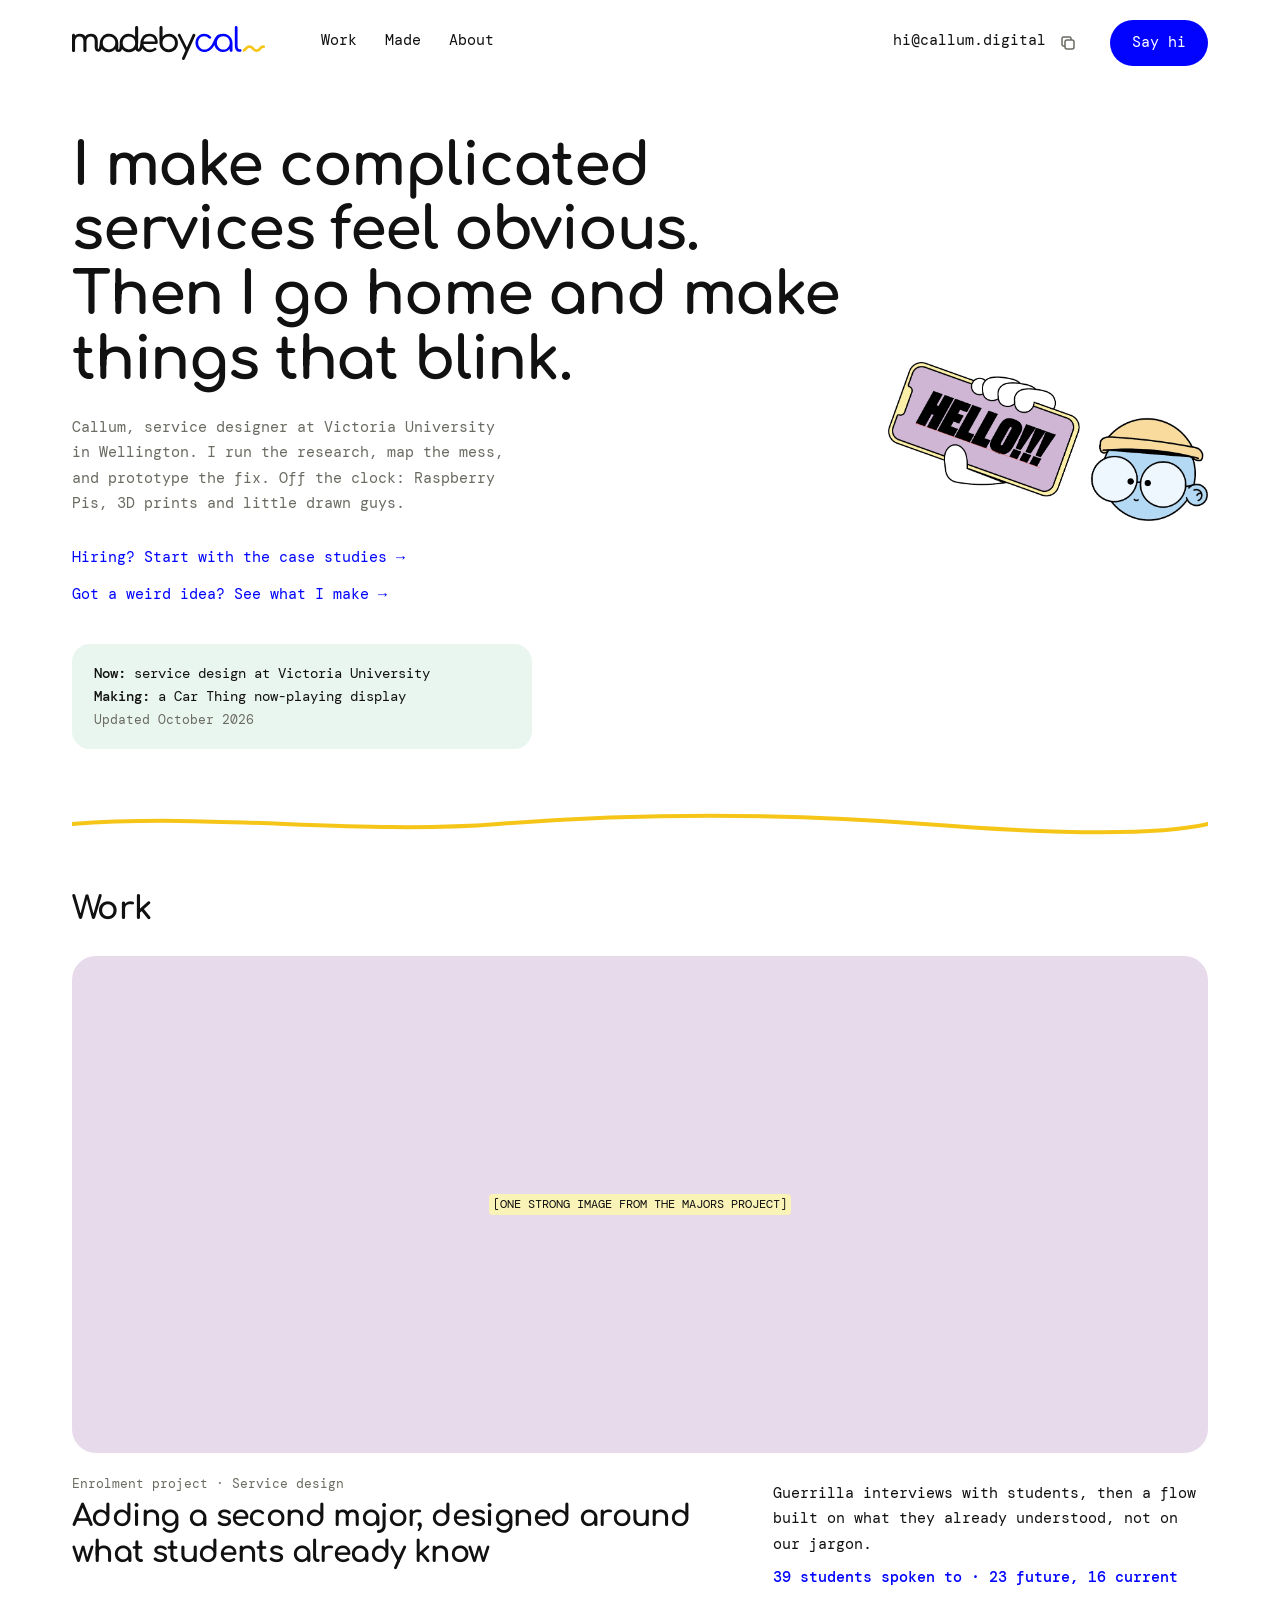
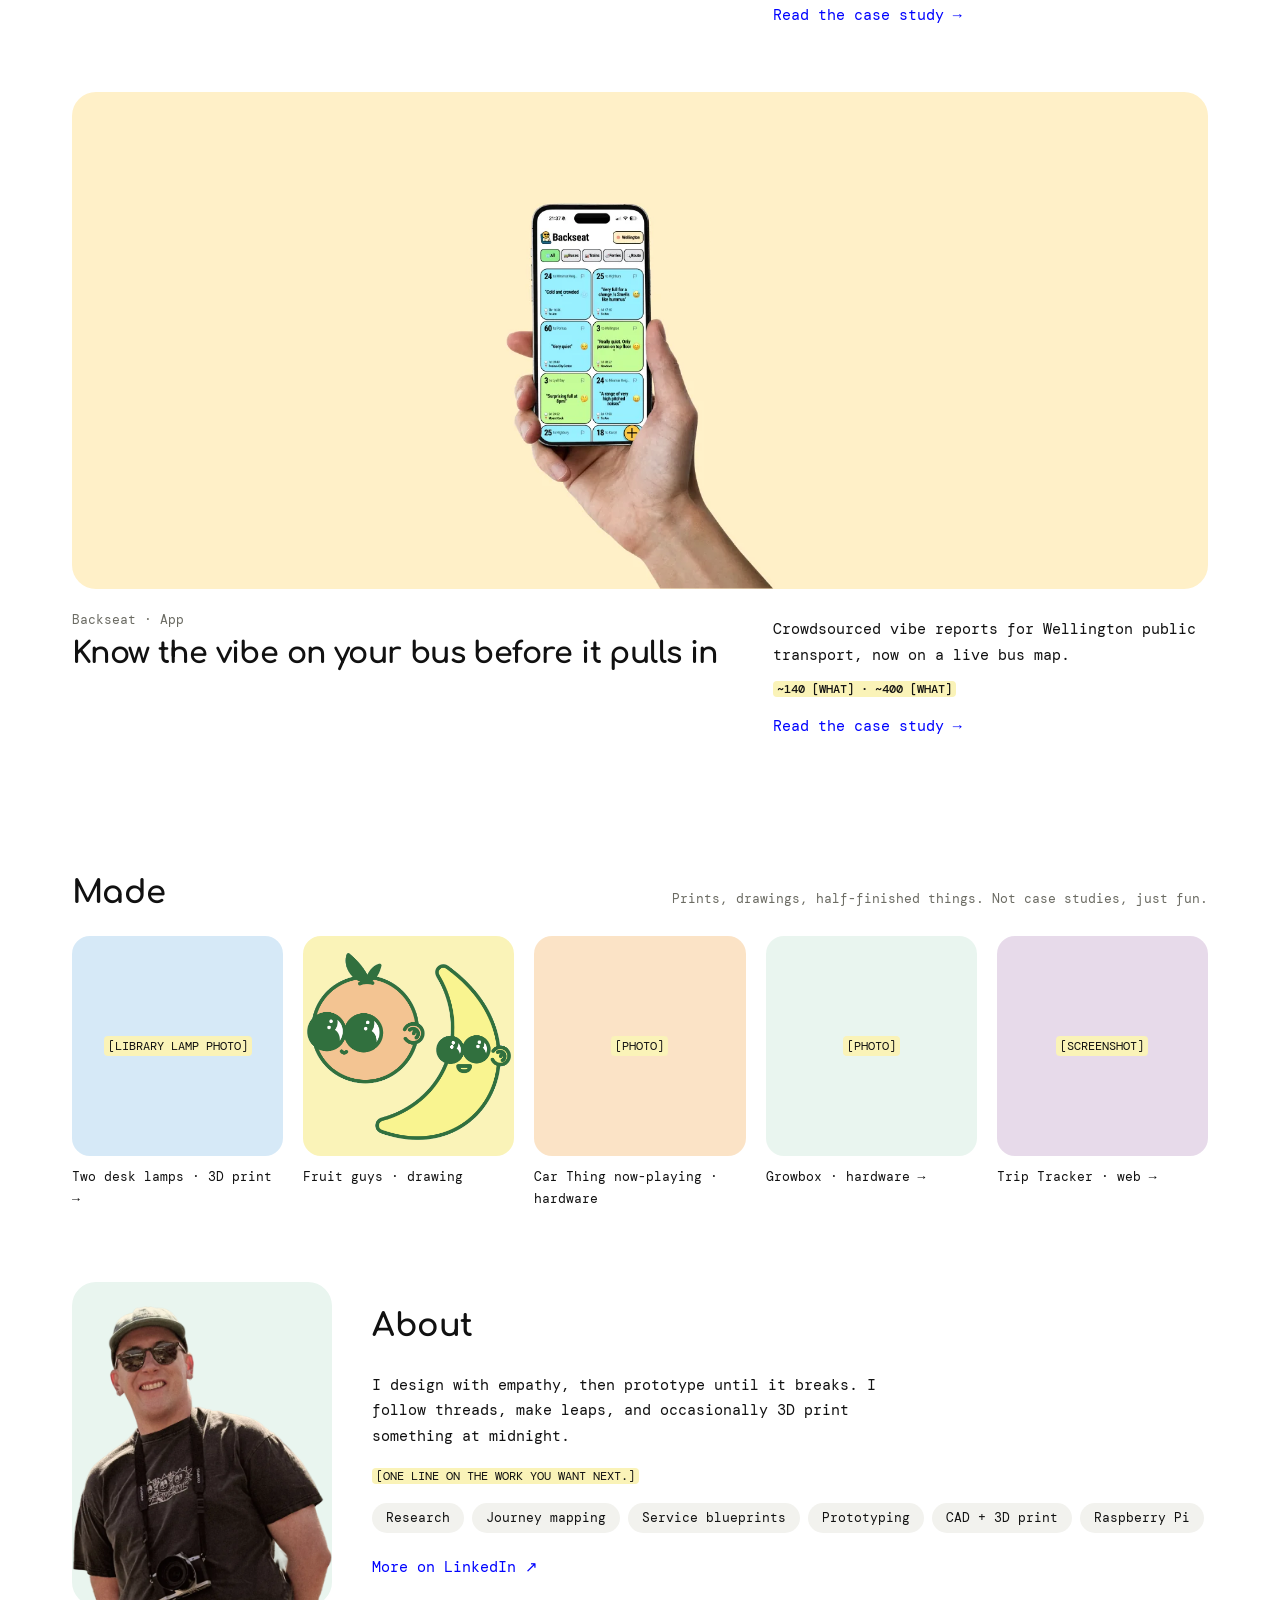
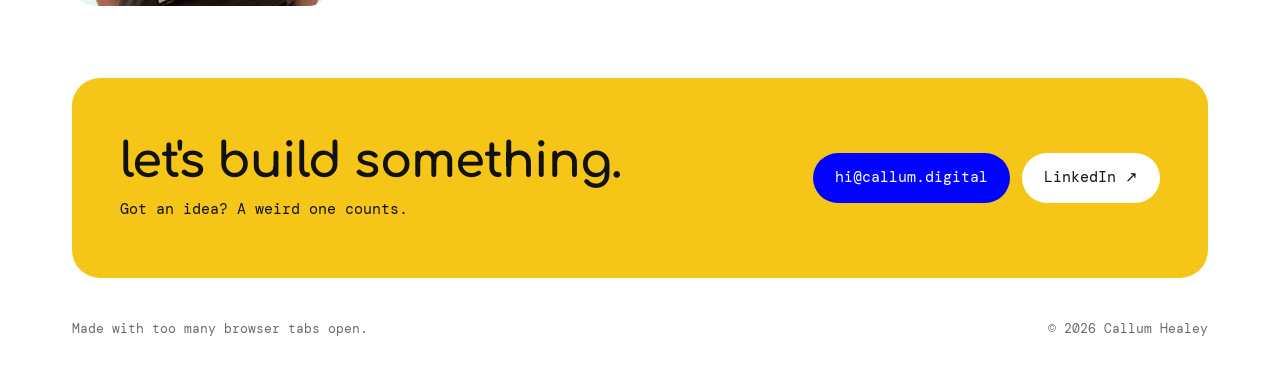
==== commit fd681b09: "pre-prod: Lamps moves to Made; mobile menu; align desktop header - Two case studies (Majors <-> Back" ====
--- a/pre-prod/index.html
+++ b/pre-prod/index.html
@@ -9,28 +9,30 @@
   <link rel="preconnect" href="https://fonts.googleapis.com">
   <link rel="preconnect" href="https://fonts.gstatic.com" crossorigin>
   <link href="https://fonts.googleapis.com/css2?family=Comfortaa:wght@700&family=DM+Mono:wght@400;500&display=swap" rel="stylesheet">
+  <script>document.documentElement.className += ' js';</script>
   <link rel="stylesheet" href="style.css">
 </head>
 <body>
 
 <header class="site-header wrap">
-  <div class="header-left">
-    <a href="./" class="logo"><img src="assets/madebycal.svg" width="170" height="30" alt="madebycal home"></a>
+  <a href="./" class="logo"><img src="./assets/madebycal.svg" width="170" height="30" alt="madebycal home"></a>
+  <button type="button" class="menu-btn" aria-expanded="false" aria-controls="site-menu">Menu</button>
+  <div class="menu" id="site-menu">
     <nav aria-label="Primary" class="nav">
       <a href="#work" class="link">Work</a>
       <a href="#made" class="link">Made</a>
       <a href="#about" class="link">About</a>
     </nav>
-  </div>
-  <div class="header-right">
-    <span class="copy-email">
-      <a href="mailto:hi@callum.digital" class="link">hi@callum.digital</a>
-      <button type="button" class="copy-btn" data-copy="hi@callum.digital" aria-label="Copy email address">
-        <svg aria-hidden="true" width="16" height="16" viewBox="0 0 16 16" fill="none" stroke="currentColor" stroke-width="1.5"><rect x="5" y="5" width="9" height="9" rx="2"/><path d="M11 5V3.5A1.5 1.5 0 0 0 9.5 2h-6A1.5 1.5 0 0 0 2 3.5v6A1.5 1.5 0 0 0 3.5 11H5"/></svg>
-      </button>
-      <span class="copied" role="status" aria-live="polite"></span>
-    </span>
-    <a href="#hi" class="btn btn-blue">Say hi</a>
+    <div class="header-right">
+      <span class="copy-email">
+        <a href="mailto:hi@callum.digital" class="link">hi@callum.digital</a>
+        <button type="button" class="copy-btn" data-copy="hi@callum.digital" aria-label="Copy email address">
+          <svg aria-hidden="true" width="16" height="16" viewBox="0 0 16 16" fill="none" stroke="currentColor" stroke-width="1.5"><rect x="5" y="5" width="9" height="9" rx="2"/><path d="M11 5V3.5A1.5 1.5 0 0 0 9.5 2h-6A1.5 1.5 0 0 0 2 3.5v6A1.5 1.5 0 0 0 3.5 11H5"/></svg>
+        </button>
+        <span class="copied" role="status" aria-live="polite"></span>
+      </span>
+      <a href="#hi" class="btn btn-blue">Say hi</a>
+    </div>
   </div>
 </header>
 
@@ -75,27 +77,22 @@
       </div>
     </a>
 
-    <div class="row">
-      <a href="work/backseat.html" class="card">
-        <div class="card-media bg-butter">
-          <img src="assets/backseat.webp" width="1046" height="786" alt="Hand holding a phone showing the Backseat app: colourful cards with live passenger reports" loading="lazy">
-        </div>
-        <div class="card-body">
+    <a href="work/backseat.html" class="card card-feature">
+      <div class="card-media bg-butter">
+        <img src="assets/backseat.webp" width="1046" height="786" alt="Hand holding a phone showing the Backseat app: colourful cards with live passenger reports" loading="lazy" class="contain">
+      </div>
+      <div class="card-body split">
+        <div>
           <p class="meta">Backseat · App</p>
           <h3>Know the vibe on your bus before it pulls in</h3>
+        </div>
+        <div>
           <p>Crowdsourced vibe reports for Wellington public transport, now on a live bus map.</p>
           <p class="stat"><span class="todo">~140 [WHAT] · ~400 [WHAT]</span></p>
+          <span class="link-blue cta">Read the case study <span class="arrow" aria-hidden="true">→</span></span>
         </div>
-      </a>
-      <a href="work/lamps.html" class="card">
-        <div class="card-media bg-peach ph"><span class="todo">[LIBRARY LAMP PHOTO]</span></div>
-        <div class="card-body">
-          <p class="meta">Lamps · 3D printing</p>
-          <h3>Two 3D-printed desk lamps, mostly on purpose</h3>
-          <p>The Library Lamp and the Memphis Lamp. How they're made, and what went wrong.</p>
-        </div>
-      </a>
-    </div>
+      </div>
+    </a>
   </section>
 
   <section id="made" class="wrap section" aria-labelledby="made-h">
@@ -104,6 +101,10 @@
       <p class="muted small">Prints, drawings, half-finished things. Not case studies, just fun.</p>
     </div>
     <div class="tiles">
+      <a href="work/lamps.html" class="tile card">
+        <div class="tile-media card-media bg-sky"><span class="todo">[LIBRARY LAMP PHOTO]</span></div>
+        <span class="tile-cap">Two desk lamps · 3D print <span class="arrow" aria-hidden="true">→</span></span>
+      </a>
       <figure class="tile">
         <div class="tile-media bg-lemon"><img src="assets/fruit.png" width="778" height="713" alt="Drawing of two fruit characters with big glossy eyes: a round peach one with a leaf, and a smiling banana" loading="lazy" class="contain"></div>
         <figcaption>Fruit guys · drawing</figcaption>
@@ -163,23 +164,6 @@
   <span>© 2026 Callum Healey</span>
 </footer>
 
-<script>
-  document.querySelectorAll('.copy-btn').forEach(function (btn) {
-    var status = btn.parentElement.querySelector('.copied');
-    var timer;
-    btn.addEventListener('click', function () {
-      if (!navigator.clipboard) return;
-      navigator.clipboard.writeText(btn.dataset.copy).then(function () {
-        status.textContent = 'Copied!';
-        status.classList.add('show');
-        clearTimeout(timer);
-        timer = setTimeout(function () {
-          status.classList.remove('show');
-          status.textContent = '';
-        }, 1600);
-      });
-    });
-  });
-</script>
+<script src="site.js"></script>
 </body>
 </html>
--- a/pre-prod/style.css
+++ b/pre-prod/style.css
@@ -95,15 +95,15 @@
 
 /* ---------- Header ---------- */
 .site-header {
-  display: flex; flex-wrap: wrap; align-items: center; justify-content: space-between;
-  gap: 16px 32px; padding-top: 22px; padding-bottom: 22px;
-}
-.header-left { display: flex; flex-wrap: wrap; align-items: baseline; gap: 32px; }
-.logo { font-size: 22px; }
-.logo span { color: var(--blue); }
-.nav { display: flex; flex-wrap: wrap; gap: 24px; font-size: 14px; }
-.header-right { display: flex; flex-wrap: wrap; align-items: center; gap: 16px; font-size: 14px; }
-.header-right .btn { padding: 10px 20px; }
+  display: flex; align-items: center; justify-content: space-between; gap: 16px;
+  padding-top: 20px; padding-bottom: 20px;
+}
+.logo { display: flex; align-items: center; flex: none; }
+.menu { flex: 1; display: flex; align-items: center; justify-content: space-between; gap: 24px; margin-left: 40px; }
+.nav { display: flex; align-items: center; gap: 28px; font-size: 15px; }
+.header-right { display: flex; align-items: center; gap: 20px; font-size: 15px; }
+.header-right .btn { padding: 10px 22px; }
+.menu-btn { display: none; }
 
 .copy-email { position: relative; display: inline-flex; align-items: center; }
 .copy-btn {
@@ -161,7 +161,8 @@
 .card:hover h3, .card:focus-visible h3 { color: var(--blue); }
 .card h3 { transition: color .2s; }
 
-.card-feature { margin-bottom: 56px; }
+.card-feature + .card-feature { margin-top: 0; }
+.card-feature { margin-bottom: 64px; }
 .card-feature .card-media { aspect-ratio: 16 / 7; }
 .card-body { padding-top: 20px; }
 .card-body p { margin-top: 8px; }
@@ -179,8 +180,8 @@
 .row .card-media { aspect-ratio: 4 / 3; }
 
 /* ---------- Made ---------- */
-.tiles { display: flex; flex-wrap: wrap; gap: 20px; }
-.tile { flex: 1 1 220px; min-width: 0; }
+.tiles { display: grid; grid-template-columns: repeat(auto-fill, minmax(190px, 1fr)); gap: 20px; }
+.tile { min-width: 0; }
 .tile-media {
   height: 220px; border-radius: 18px; overflow: hidden;
   display: flex; align-items: center; justify-content: center;
@@ -215,12 +216,29 @@
 /* ---------- Small screens ---------- */
 @media (max-width: 860px) {
   :root { --gut: 1rem; }
+  .site-header { flex-wrap: wrap; padding-top: 14px; padding-bottom: 14px; }
+  .logo img { height: 28px; }
+  .js .menu-btn {
+    display: inline-flex; align-items: center; justify-content: center;
+    min-width: 88px; height: 44px; padding: 0 18px; border: 0; border-radius: 999px;
+    background: var(--soft); color: var(--ink); font: inherit; font-size: 15px; cursor: pointer;
+  }
+  .js .menu-btn[aria-expanded="true"] { background: var(--ink); color: var(--white); }
+  .menu { flex: 1 1 100%; margin: 0; flex-direction: column; align-items: stretch; gap: 8px; }
+  .js .menu { display: none; }
+  .js .menu.open { display: flex; padding: 8px 0 12px; }
+  .nav { flex-direction: column; align-items: stretch; gap: 0; font-size: 20px; }
+  .nav a { display: block; padding: 14px 4px; border-bottom: 1px solid var(--soft); font-family: var(--font-display); font-weight: 700; }
+  .nav a::after { display: none; }
+  .header-right { flex-direction: column; align-items: stretch; gap: 12px; padding-top: 12px; }
+  .header-right .btn { text-align: center; padding: 14px 22px; }
+  .copy-email { justify-content: space-between; }
   .hero { padding-top: 24px; }
   .hero-art { max-width: 340px; }
   .card-feature .card-media { aspect-ratio: 4 / 3; }
   .card-feature h3 { font-size: 24px; }
   .contact { padding: 36px 24px; }
-  .tile { flex-basis: 140px; }
+  .tiles { grid-template-columns: repeat(2, minmax(0, 1fr)); gap: 14px; }
   .tile-media { height: 160px; }
 }
 
@@ -233,7 +251,7 @@
 }
 
 /* ---------- Logo ---------- */
-.logo img { display: block; height: 26px; width: auto; }
+.logo img { display: block; height: 34px; width: auto; }
 
 /* ---------- Case study ---------- */
 .case-top { padding-top: 32px; }
@@ -379,3 +397,4 @@
 .stats .todo { font-size: inherit; padding: 0 6px; }
 .card-media.ph { display: flex; align-items: center; justify-content: center; }
 .case-hero, .next-card .card-media { display: flex; align-items: center; justify-content: center; }
+.card-media img.contain { object-fit: contain; }
